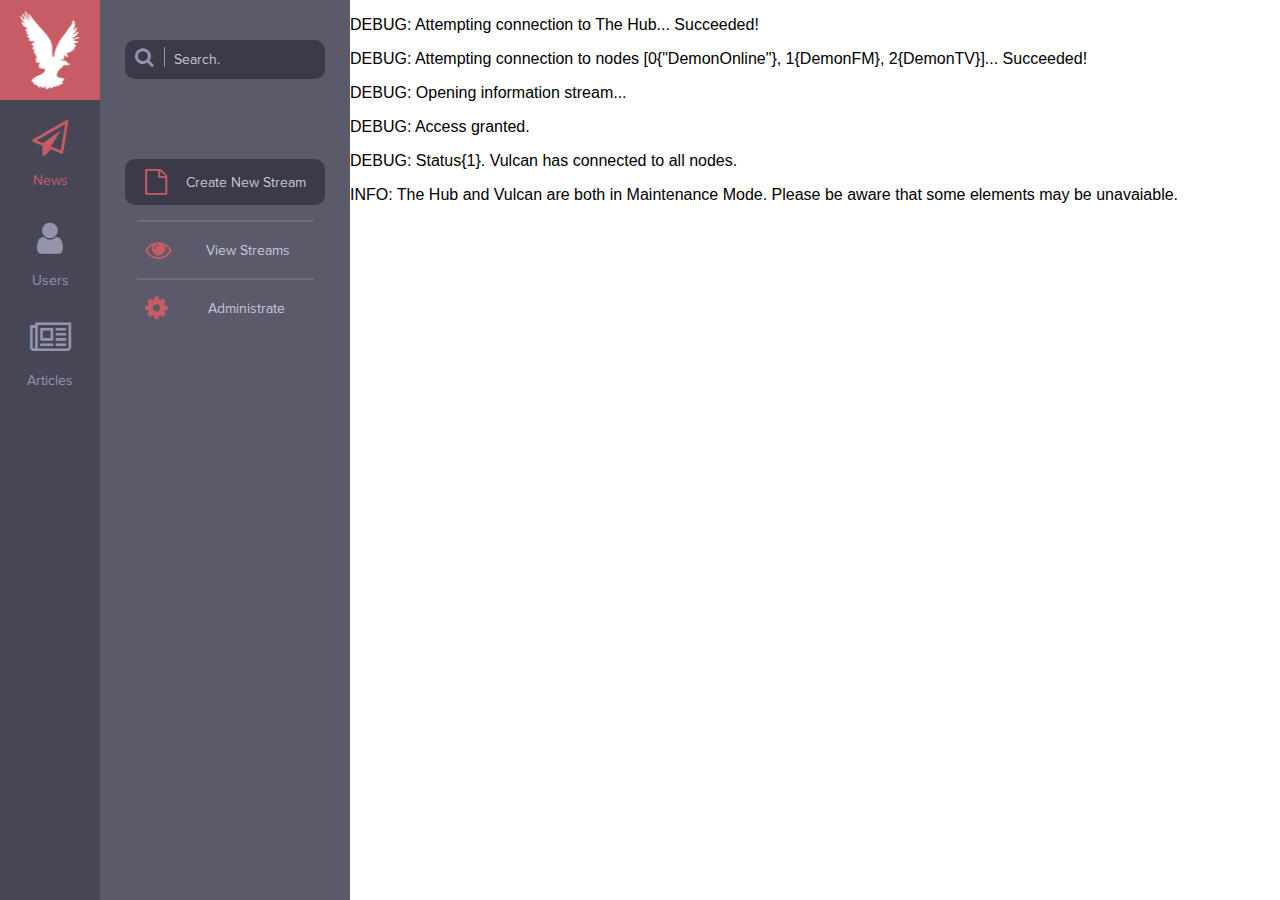
==== index.html @ 147d04ab "Initial Commit" ====
<!doctype html>
<html>
<head>
    
</head>
    <title>Vulcan Newscasting - Create New Stream</title>
    <link rel="stylesheet" href="https://maxcdn.bootstrapcdn.com/font-awesome/4.4.0/css/font-awesome.min.css">
    <link rel="stylesheet" type="text/css" href="css/import.css" />
<body>
    <div class="primary-nav">
        <div class="primary-nav-container">
            <div class="primary-block"><img src="/images/eagle.png" /></div>
            <div class="standard-block active">
                <i class="fa fa-paper-plane-o"></i>
                <a href="#">News</a>
            </div>
            <div class="standard-block">
                <i class="fa fa-user"></i>
                <a href="#">Users</a>
            </div>
            <div class="standard-block">
                <i class="fa fa-newspaper-o"></i>
                <a href="#">Articles</a>
            </div>
        </div>
    </div>
    <div class="secondary-nav">
        <div class="search">
            <i class="fa fa-search"></i>
            <input type="text" name="search" value="Search."/>
        </div>
        <div class="secondary-block active first clearfix">
            <i class="fa fa-file-o"></i>
            <a href="/">Create New Stream</a>
        </div>
        <hr></hr>
        <div class="secondary-block clearfix">
            <i class="fa fa-eye"></i>
            <a href="/view/">View Streams</a>
        </div>
        <hr></hr>
        <div class="secondary-block clearfix">
            <i class="fa fa-cog"></i>
            <a href="/admin/">Administrate</a>
        </div>
    </div>
    <div class="horizontal-nav">
        <p>DEBUG: Attempting connection to The Hub... Succeeded!</p>
        <p>DEBUG: Attempting connection to nodes [0{"DemonOnline"}, 1{DemonFM}, 2{DemonTV}]... Succeeded!</p>
        <p>DEBUG: Opening information stream...</p>
        <p>DEBUG: Access granted.</p>
        <p>DEBUG: Status{1}. Vulcan has connected to all nodes. </p>
        <p>INFO: The Hub and Vulcan are both in Maintenance Mode. Please be aware that some elements may be unavaiable.</p>
    </div>
</body>
</html>
---- css/import.css ----
/*! normalize.css v3.0.2 | MIT License | git.io/normalize */
/**
 * 1. Set default font family to sans-serif.
 * 2. Prevent iOS text size adjust after orientation change, without disabling
 *    user zoom.
 */
html {
  font-family: sans-serif;
  /* 1 */
  -ms-text-size-adjust: 100%;
  /* 2 */
  -webkit-text-size-adjust: 100%;
  /* 2 */ }

/**
 * Remove default margin.
 */
body {
  margin: 0; }

/* HTML5 display definitions
   ========================================================================== */
/**
 * Correct `block` display not defined for any HTML5 element in IE 8/9.
 * Correct `block` display not defined for `details` or `summary` in IE 10/11
 * and Firefox.
 * Correct `block` display not defined for `main` in IE 11.
 */
article,
aside,
details,
figcaption,
figure,
footer,
header,
hgroup,
main,
menu,
nav,
section,
summary {
  display: block; }

/**
 * 1. Correct `inline-block` display not defined in IE 8/9.
 * 2. Normalize vertical alignment of `progress` in Chrome, Firefox, and Opera.
 */
audio,
canvas,
progress,
video {
  display: inline-block;
  /* 1 */
  vertical-align: baseline;
  /* 2 */ }

/**
 * Prevent modern browsers from displaying `audio` without controls.
 * Remove excess height in iOS 5 devices.
 */
audio:not([controls]) {
  display: none;
  height: 0; }

/**
 * Address `[hidden]` styling not present in IE 8/9/10.
 * Hide the `template` element in IE 8/9/11, Safari, and Firefox < 22.
 */
[hidden],
template {
  display: none; }

/* Links
   ========================================================================== */
/**
 * Remove the gray background color from active links in IE 10.
 */
a {
  background-color: transparent; }

/**
 * Improve readability when focused and also mouse hovered in all browsers.
 */
a:active,
a:hover {
  outline: 0; }

/* Text-level semantics
   ========================================================================== */
/**
 * Address styling not present in IE 8/9/10/11, Safari, and Chrome.
 */
abbr[title] {
  border-bottom: 1px dotted; }

/**
 * Address style set to `bolder` in Firefox 4+, Safari, and Chrome.
 */
b,
strong {
  font-weight: bold; }

/**
 * Address styling not present in Safari and Chrome.
 */
dfn {
  font-style: italic; }

/**
 * Address variable `h1` font-size and margin within `section` and `article`
 * contexts in Firefox 4+, Safari, and Chrome.
 */
h1 {
  font-size: 2em;
  margin: 0.67em 0; }

/**
 * Address styling not present in IE 8/9.
 */
mark {
  background: #ff0;
  color: #000; }

/**
 * Address inconsistent and variable font size in all browsers.
 */
small {
  font-size: 80%; }

/**
 * Prevent `sub` and `sup` affecting `line-height` in all browsers.
 */
sub,
sup {
  font-size: 75%;
  line-height: 0;
  position: relative;
  vertical-align: baseline; }

sup {
  top: -0.5em; }

sub {
  bottom: -0.25em; }

/* Embedded content
   ========================================================================== */
/**
 * Remove border when inside `a` element in IE 8/9/10.
 */
img {
  border: 0; }

/**
 * Correct overflow not hidden in IE 9/10/11.
 */
svg:not(:root) {
  overflow: hidden; }

/* Grouping content
   ========================================================================== */
/**
 * Address margin not present in IE 8/9 and Safari.
 */
figure {
  margin: 1em 40px; }

/**
 * Address differences between Firefox and other browsers.
 */
hr {
  -moz-box-sizing: content-box;
  box-sizing: content-box;
  height: 0; }

/**
 * Contain overflow in all browsers.
 */
pre {
  overflow: auto; }

/**
 * Address odd `em`-unit font size rendering in all browsers.
 */
code,
kbd,
pre,
samp {
  font-family: monospace, monospace;
  font-size: 1em; }

/* Forms
   ========================================================================== */
/**
 * Known limitation: by default, Chrome and Safari on OS X allow very limited
 * styling of `select`, unless a `border` property is set.
 */
/**
 * 1. Correct color not being inherited.
 *    Known issue: affects color of disabled elements.
 * 2. Correct font properties not being inherited.
 * 3. Address margins set differently in Firefox 4+, Safari, and Chrome.
 */
button,
input,
optgroup,
select,
textarea {
  color: inherit;
  /* 1 */
  font: inherit;
  /* 2 */
  margin: 0;
  /* 3 */ }

/**
 * Address `overflow` set to `hidden` in IE 8/9/10/11.
 */
button {
  overflow: visible; }

/**
 * Address inconsistent `text-transform` inheritance for `button` and `select`.
 * All other form control elements do not inherit `text-transform` values.
 * Correct `button` style inheritance in Firefox, IE 8/9/10/11, and Opera.
 * Correct `select` style inheritance in Firefox.
 */
button,
select {
  text-transform: none; }

/**
 * 1. Avoid the WebKit bug in Android 4.0.* where (2) destroys native `audio`
 *    and `video` controls.
 * 2. Correct inability to style clickable `input` types in iOS.
 * 3. Improve usability and consistency of cursor style between image-type
 *    `input` and others.
 */
button,
html input[type="button"],
input[type="reset"],
input[type="submit"] {
  -webkit-appearance: button;
  /* 2 */
  cursor: pointer;
  /* 3 */ }

/**
 * Re-set default cursor for disabled elements.
 */
button[disabled],
html input[disabled] {
  cursor: default; }

/**
 * Remove inner padding and border in Firefox 4+.
 */
button::-moz-focus-inner,
input::-moz-focus-inner {
  border: 0;
  padding: 0; }

/**
 * Address Firefox 4+ setting `line-height` on `input` using `!important` in
 * the UA stylesheet.
 */
input {
  line-height: normal; }

/**
 * It's recommended that you don't attempt to style these elements.
 * Firefox's implementation doesn't respect box-sizing, padding, or width.
 *
 * 1. Address box sizing set to `content-box` in IE 8/9/10.
 * 2. Remove excess padding in IE 8/9/10.
 */
input[type="checkbox"],
input[type="radio"] {
  box-sizing: border-box;
  /* 1 */
  padding: 0;
  /* 2 */ }

/**
 * Fix the cursor style for Chrome's increment/decrement buttons. For certain
 * `font-size` values of the `input`, it causes the cursor style of the
 * decrement button to change from `default` to `text`.
 */
input[type="number"]::-webkit-inner-spin-button,
input[type="number"]::-webkit-outer-spin-button {
  height: auto; }

/**
 * 1. Address `appearance` set to `searchfield` in Safari and Chrome.
 * 2. Address `box-sizing` set to `border-box` in Safari and Chrome
 *    (include `-moz` to future-proof).
 */
input[type="search"] {
  -webkit-appearance: textfield;
  /* 1 */
  -moz-box-sizing: content-box;
  -webkit-box-sizing: content-box;
  /* 2 */
  box-sizing: content-box; }

/**
 * Remove inner padding and search cancel button in Safari and Chrome on OS X.
 * Safari (but not Chrome) clips the cancel button when the search input has
 * padding (and `textfield` appearance).
 */
input[type="search"]::-webkit-search-cancel-button,
input[type="search"]::-webkit-search-decoration {
  -webkit-appearance: none; }

/**
 * Define consistent border, margin, and padding.
 */
fieldset {
  border: 1px solid #c0c0c0;
  margin: 0 2px;
  padding: 0.35em 0.625em 0.75em; }

/**
 * 1. Correct `color` not being inherited in IE 8/9/10/11.
 * 2. Remove padding so people aren't caught out if they zero out fieldsets.
 */
legend {
  border: 0;
  /* 1 */
  padding: 0;
  /* 2 */ }

/**
 * Remove default vertical scrollbar in IE 8/9/10/11.
 */
textarea {
  overflow: auto; }

/**
 * Don't inherit the `font-weight` (applied by a rule above).
 * NOTE: the default cannot safely be changed in Chrome and Safari on OS X.
 */
optgroup {
  font-weight: bold; }

/* Tables
   ========================================================================== */
/**
 * Remove most spacing between table cells.
 */
table {
  border-collapse: collapse;
  border-spacing: 0; }

td,
th {
  padding: 0; }

@font-face {
  font-family: ProximaBold;
  src: url("../fonts/proxima_b.otf"); }
@font-face {
  font-family: ProximaReg;
  src: url("../fonts/proxima_r.otf"); }
.clearfix:after {
  content: "";
  display: table;
  clear: both; }

.primary-nav {
  top: 0;
  left: 0;
  height: 100%;
  width: 100px;
  position: fixed;
  background-color: #474656; }
  .primary-nav .primary-block {
    width: 100px;
    height: 100px;
    background-color: #C75C64;
    position: relative; }
    .primary-nav .primary-block img {
      top: 50%;
      left: 50%;
      transform: translate(-50%, -50%);
      position: relative; }
  .primary-nav .standard-block {
    width: 100px;
    height: 100px;
    text-align: center; }
    .primary-nav .standard-block i {
      padding-top: 20px;
      padding-bottom: 15px;
      font-size: 36px;
      display: block;
      color: #9494AA;
      transition: color ease .5s; }
    .primary-nav .standard-block a {
      text-decoration: none;
      font-size: 14px;
      font-family: "ProximaReg", sans-serif;
      color: #9494AA;
      transition: color ease .5s; }
    .primary-nav .standard-block:hover {
      cursor: pointer; }
      .primary-nav .standard-block:hover a {
        color: #C75C64; }
      .primary-nav .standard-block:hover i {
        color: #C75C64; }
  .primary-nav .active i {
    color: #C75C64; }
  .primary-nav .active a {
    color: #C75C64; }

.secondary-nav {
  top: 0;
  left: 0;
  height: 100%;
  width: 250px;
  position: fixed;
  background-color: #5A5A6B;
  margin-left: 100px; }
  .secondary-nav .search {
    margin-top: 40px;
    margin-left: 10%;
    width: 80%;
    background-color: #3A3A49;
    border-radius: 10px; }
    .secondary-nav .search i {
      padding-left: 10px;
      padding-right: 10px;
      display: inline-block;
      color: #9494AA;
      font-size: 20px;
      border-right: 1px solid #9494AA; }
    .secondary-nav .search input[type=text] {
      display: inline-block;
      width: 65%;
      border: none;
      background-color: transparent;
      padding-left: 5px;
      margin: 10px 0;
      color: #C6C6D8;
      font-family: "ProximaReg", sans-serif;
      font-size: 14px; }
  .secondary-nav .secondary-block {
    margin-top: 15px;
    margin-bottom: 15px;
    margin-left: 10%;
    width: 80%;
    text-align: center; }
    .secondary-nav .secondary-block i {
      color: #C75C64;
      font-size: 26px;
      float: left;
      padding-left: 20px; }
    .secondary-nav .secondary-block a {
      display: inline-block;
      text-decoration: none;
      color: #C6C6D8;
      font-family: "ProximaReg", sans-serif;
      font-size: 14px;
      padding-top: 5px; }
  .secondary-nav .first {
    margin-top: 80px; }
  .secondary-nav .active {
    background-color: #3A3A49;
    border-radius: 10px;
    padding-top: 10px;
    padding-bottom: 10px; }
  .secondary-nav hr {
    width: 70%;
    border-style: solid;
    border-color: #6E6C79;
    border-width: 1px; }

.horizontal-nav {
  margin-left: 350px; }
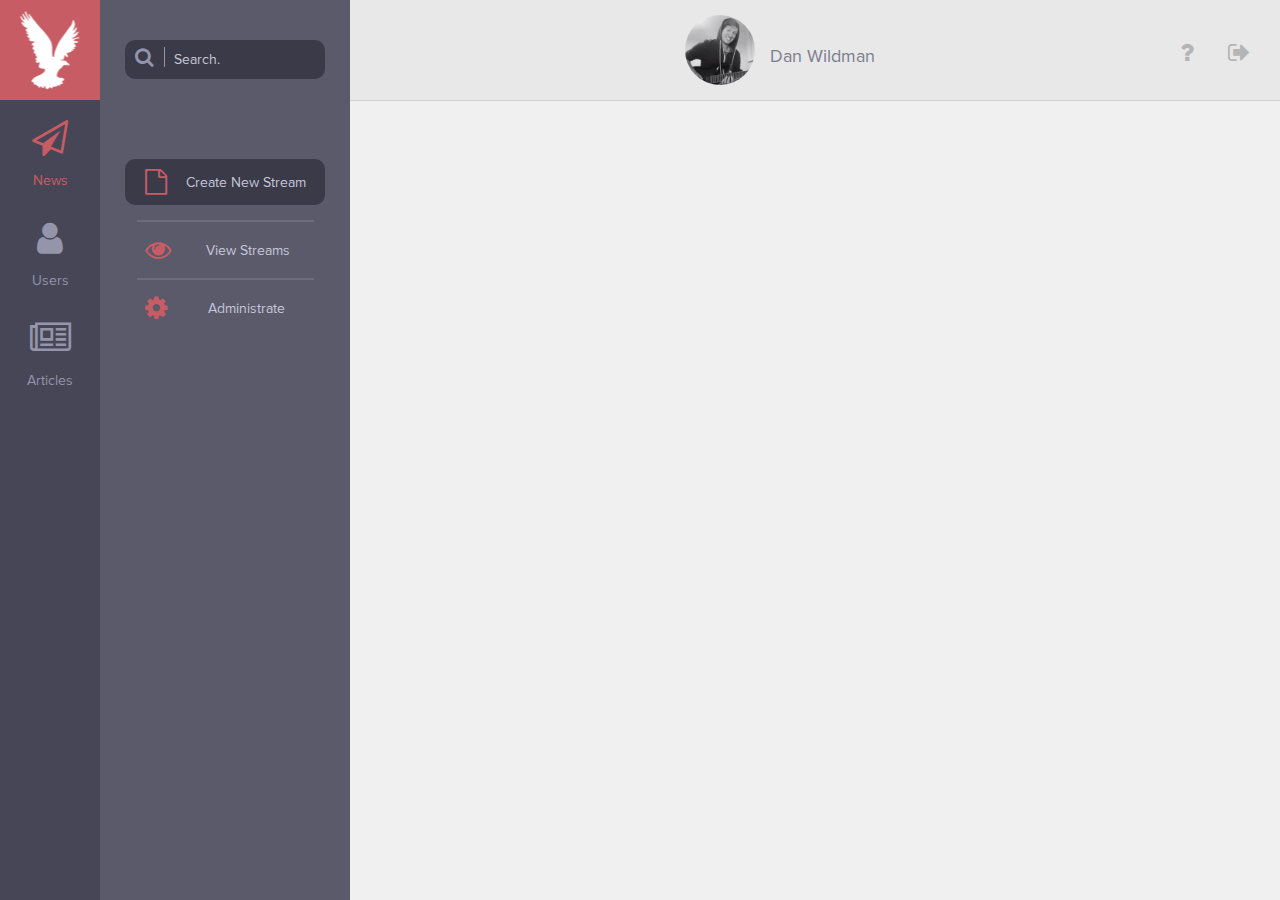
==== commit 6f0af069: "Horizontal navigation implemented" ====
--- a/index.html
+++ b/index.html
@@ -9,7 +9,7 @@
 <body>
     <div class="primary-nav">
         <div class="primary-nav-container">
-            <div class="primary-block"><img src="/images/eagle.png" /></div>
+            <div class="primary-block"><img src="images/eagle.png" /></div>
             <div class="standard-block active">
                 <i class="fa fa-paper-plane-o"></i>
                 <a href="#">News</a>
@@ -31,26 +31,28 @@
         </div>
         <div class="secondary-block active first clearfix">
             <i class="fa fa-file-o"></i>
-            <a href="/">Create New Stream</a>
+            <a href="#">Create New Stream</a>
         </div>
         <hr></hr>
         <div class="secondary-block clearfix">
             <i class="fa fa-eye"></i>
-            <a href="/view/">View Streams</a>
+            <a href="view/">View Streams</a>
         </div>
         <hr></hr>
         <div class="secondary-block clearfix">
             <i class="fa fa-cog"></i>
-            <a href="/admin/">Administrate</a>
+            <a href="admin/">Administrate</a>
         </div>
     </div>
     <div class="horizontal-nav">
-        <p>DEBUG: Attempting connection to The Hub... Succeeded!</p>
-        <p>DEBUG: Attempting connection to nodes [0{"DemonOnline"}, 1{DemonFM}, 2{DemonTV}]... Succeeded!</p>
-        <p>DEBUG: Opening information stream...</p>
-        <p>DEBUG: Access granted.</p>
-        <p>DEBUG: Status{1}. Vulcan has connected to all nodes. </p>
-        <p>INFO: The Hub and Vulcan are both in Maintenance Mode. Please be aware that some elements may be unavaiable.</p>
+        <div class="hnav-info">
+            <img src="images/face_icon.jpg">
+            <p>Dan Wildman</p>
+            <div class="hnav-icons">
+                <i class="fa fa-question"></i>
+                <i class="fa fa-sign-out"></i>
+            </div>
+        </div>
     </div>
 </body>
 </html>
--- a/css/import.css
+++ b/css/import.css
@@ -366,6 +366,9 @@
   content: "";
   display: table;
   clear: both; }
+
+body {
+  background-color: #F0F0F0; }
 
 .primary-nav {
   top: 0;
@@ -475,4 +478,34 @@
     border-width: 1px; }
 
 .horizontal-nav {
-  margin-left: 350px; }
+  width: auto;
+  height: 100px;
+  margin-left: 350px;
+  background-color: #E8E8E8;
+  border-bottom: 1px solid #D0D0D0; }
+  .horizontal-nav .hnav-info {
+    text-align: center; }
+    .horizontal-nav .hnav-info img {
+      width: 70px;
+      height: 70px;
+      border-radius: 45px;
+      margin-top: 15px;
+      margin-left: 60px;
+      vertical-align: top; }
+    .horizontal-nav .hnav-info p {
+      margin-top: 45px;
+      margin-left: 10px;
+      display: inline-block;
+      color: #7D7D8F;
+      font-family: "ProximaReg", sans-serif;
+      font-size: 18px; }
+    .horizontal-nav .hnav-info .hnav-icons {
+      display: inline;
+      float: right; }
+      .horizontal-nav .hnav-info .hnav-icons i {
+        color: #B5B5B5;
+        padding-left: 30px;
+        font-size: 24px; }
+        .horizontal-nav .hnav-info .hnav-icons i:last-child {
+          margin-top: 40px;
+          padding-right: 30px; }
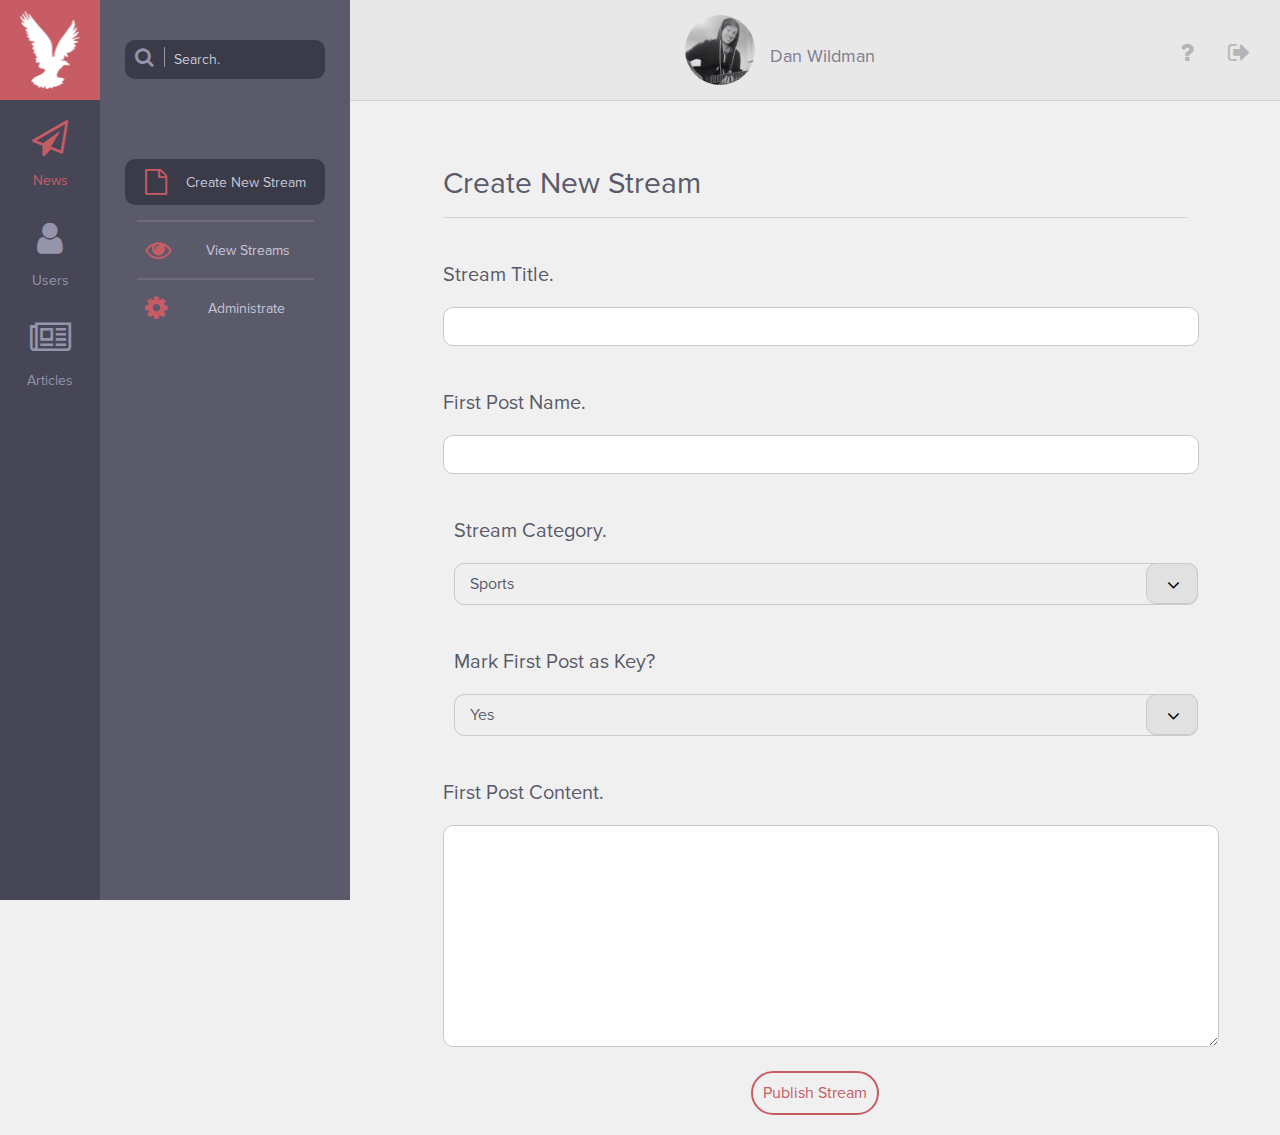
==== commit 5eaa21b6: "New Stream page built, now responsive" ====
--- a/index.html
+++ b/index.html
@@ -54,5 +54,47 @@
             </div>
         </div>
     </div>
+    <div class="main-body">
+        <div class="body-container">
+            <h1>Create New Stream</h1>
+            <form class="form-container">
+                <div class="fullwidth-container">
+                    <p>Stream Title.</p>
+                    <input type="text" />
+                </div>
+                <div class="midwidth-container">
+                    <p>First Post Name.</p>
+                    <input type="text" />
+                </div>
+                <div class="quarterwidth-container">
+                    <p>Stream Category.</p>
+                    <label>
+                        <select>
+                            <option value="sports" selected>Sports</option>
+                            <option value="news">News</option>
+                            <option value="varsity">Varsity</option>
+                            <option value="special">Special</option>
+                        </select>
+                    </label>
+                </div>
+                <div class="quarterwidth-container">
+                    <p>Mark First Post as Key?</p>
+                    <label>
+                        <select>
+                            <option value="yes" selected>Yes</option>
+                            <option value="no">No</option>
+                        </select>
+                    </label>
+                </div>
+                <div class="fullwidth-container">
+                    <p>First Post Content.</p>
+                    <textarea rows="10"></textarea>
+                </div>
+                <div class="button-container">
+                    <input type="submit" value="Publish Stream">
+                </div>
+            </form>
+        </div>
+    </div>
 </body>
 </html>
--- a/css/import.css
+++ b/css/import.css
@@ -482,7 +482,8 @@
   height: 100px;
   margin-left: 350px;
   background-color: #E8E8E8;
-  border-bottom: 1px solid #D0D0D0; }
+  border-bottom: 1px solid #D0D0D0;
+  position: fixed-top; }
   .horizontal-nav .hnav-info {
     text-align: center; }
     .horizontal-nav .hnav-info img {
@@ -509,3 +510,117 @@
         .horizontal-nav .hnav-info .hnav-icons i:last-child {
           margin-top: 40px;
           padding-right: 30px; }
+
+.main-body {
+  margin-top: 4em;
+  margin-left: 350px; }
+  .main-body .body-container {
+    width: 1300px;
+    margin: 0 auto; }
+    .main-body .body-container h1 {
+      font-family: "ProximaReg", sans-serif;
+      font-size: 30px;
+      color: #595969;
+      margin-bottom: 0px;
+      padding-bottom: 15px;
+      border-bottom: 1px solid #D3D3DC;
+      font-weight: 400; }
+    .main-body .body-container .form-container .fullwidth-container {
+      margin-top: 25px;
+      width: 100%;
+      display: inline-block; }
+    .main-body .body-container .form-container .midwidth-container {
+      margin-top: 25px;
+      width: 48%;
+      display: inline-block; }
+      .main-body .body-container .form-container .midwidth-container:first-child {
+        margin-right: 2%;
+        margin-left: 0px; }
+      .main-body .body-container .form-container .midwidth-container:last-child {
+        margin-right: 0px;
+        margin-left: 2%; }
+    .main-body .body-container .form-container .quarterwidth-container {
+      margin-top: 25px;
+      width: 24%;
+      display: inline-block;
+      margin-left: 1.5%; }
+    .main-body .body-container .form-container p {
+      font-family: "ProximaReg", sans-serif;
+      font-size: 20px;
+      font-weight: 400;
+      color: #595969; }
+    .main-body .body-container .form-container input[type=text] {
+      width: 100%;
+      padding: 10px 5px;
+      margin: 0px 0;
+      color: #595969;
+      font-family: "ProximaReg", sans-serif;
+      font-size: 14px;
+      border-radius: 10px;
+      border: 1px solid #C9C9C9; }
+    .main-body .body-container .form-container label {
+      position: relative; }
+    .main-body .body-container .form-container label:after {
+      font-family: "FontAwesome";
+      font-size: 20px;
+      content: '\F107';
+      position: absolute;
+      right: 18px;
+      top: 0px;
+      pointer-events: none; }
+    .main-body .body-container .form-container label:before {
+      content: '';
+      right: 0px;
+      width: 50px;
+      height: 100%;
+      padding-bottom: 22px;
+      position: absolute;
+      pointer-events: none;
+      background-color: #E2E1E1;
+      border: 1px solid #C9C9C9;
+      border-radius: 10px; }
+    .main-body .body-container .form-container select {
+      -webkit-appearance: none;
+      -moz-appearance: none;
+      appearance: none;
+      padding: 10px 15px;
+      width: 100%;
+      border: 1px solid #C9C9C9;
+      border-radius: 10px;
+      font-size: 16px;
+      color: #595969;
+      font-family: "ProximaReg", sans-serif; }
+    .main-body .body-container .form-container textarea {
+      width: 100%;
+      padding: 10px 15px;
+      border: 1px solid #C9C9C9;
+      border-radius: 10px;
+      font-family: "ProximaReg", sans-serif;
+      font-size: 16px;
+      color: #595969; }
+    .main-body .body-container .form-container .button-container {
+      text-align: center; }
+    .main-body .body-container .form-container input[type=submit] {
+      border-radius: 45px;
+      border: 2px solid #C75C64;
+      background-color: transparent;
+      font-family: "ProximaReg", sans-serif;
+      color: #C75C64;
+      font-size: 16px;
+      padding: 10px 10px;
+      margin: 20px 0; }
+  @media screen and (max-width: 1700px) {
+    .main-body .body-container {
+      width: 1100px; } }
+  @media screen and (max-width: 1500px) {
+    .main-body .body-container {
+      width: 900px; } }
+  @media screen and (max-width: 1280px) {
+    .main-body .body-container {
+      width: 80%; }
+      .main-body .body-container .form-container .fullwidth-container {
+        width: 100%; }
+      .main-body .body-container .form-container .midwidth-container {
+        width: 100%; }
+      .main-body .body-container .form-container .quarterwidth-container {
+        width: 100%; } }
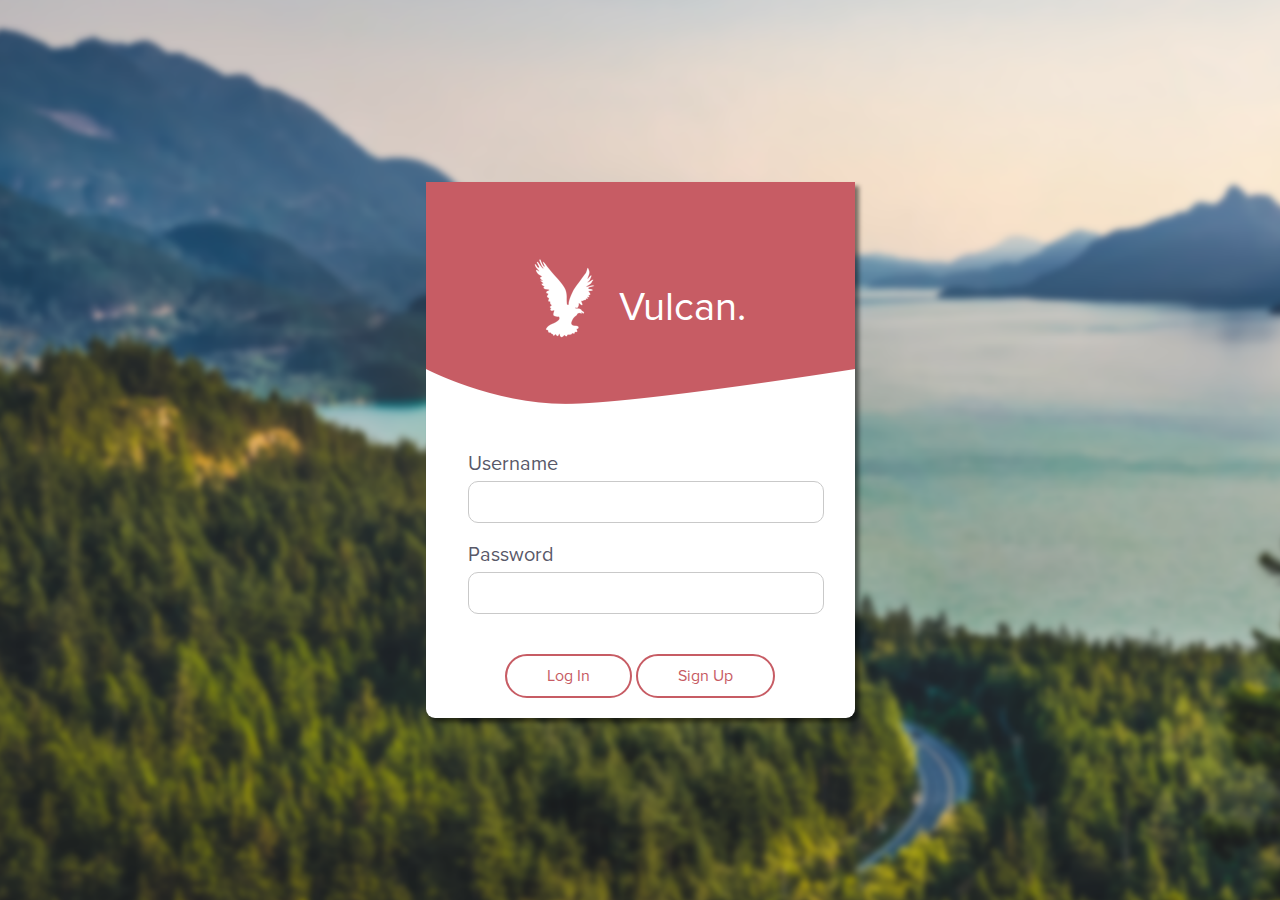
==== commit 1f72dd73: "Hierarchy upgraded" ====
--- a/index.html
+++ b/index.html
@@ -1,100 +1,31 @@
 <!doctype html>
 <html>
 <head>
-    
+    <title>Vulcan Newscasting - Log In</title>
+    <link rel="stylesheet" href="https://maxcdn.bootstrapcdn.com/font-awesome/4.4.0/css/font-awesome.min.css">
+    <link rel="stylesheet" type="text/css" href="activeSession/css/import.css" />
 </head>
-    <title>Vulcan Newscasting - Create New Stream</title>
-    <link rel="stylesheet" href="https://maxcdn.bootstrapcdn.com/font-awesome/4.4.0/css/font-awesome.min.css">
-    <link rel="stylesheet" type="text/css" href="css/import.css" />
-<body>
-    <div class="primary-nav">
-        <div class="primary-nav-container">
-            <div class="primary-block"><img src="images/eagle.png" /></div>
-            <div class="standard-block active">
-                <i class="fa fa-paper-plane-o"></i>
-                <a href="#">News</a>
+<body class="login-body">
+    <div class="login-container">
+        <img class="login-panel-header" src="activeSession/images/login_header.png" />
+        <div class="panel-headings">
+            <img src="activeSession/images/eagle.png">
+            <p>Vulcan.</p>
+        </div>
+        <form>
+            <div class="form-elements-container">
+                <p>Username</p>
+                <input type="text" />
             </div>
-            <div class="standard-block">
-                <i class="fa fa-user"></i>
-                <a href="#">Users</a>
+            <div class="form-elements-container">
+                <p>Password</p>
+                <input type="password" />
             </div>
-            <div class="standard-block">
-                <i class="fa fa-newspaper-o"></i>
-                <a href="#">Articles</a>
+            <div class="button-container">
+                <input type="submit" value="Log In" />
+                <input type="submit" value="Sign Up" />
             </div>
-        </div>
-    </div>
-    <div class="secondary-nav">
-        <div class="search">
-            <i class="fa fa-search"></i>
-            <input type="text" name="search" value="Search."/>
-        </div>
-        <div class="secondary-block active first clearfix">
-            <i class="fa fa-file-o"></i>
-            <a href="#">Create New Stream</a>
-        </div>
-        <hr></hr>
-        <div class="secondary-block clearfix">
-            <i class="fa fa-eye"></i>
-            <a href="view/">View Streams</a>
-        </div>
-        <hr></hr>
-        <div class="secondary-block clearfix">
-            <i class="fa fa-cog"></i>
-            <a href="admin/">Administrate</a>
-        </div>
-    </div>
-    <div class="horizontal-nav">
-        <div class="hnav-info">
-            <img src="images/face_icon.jpg">
-            <p>Dan Wildman</p>
-            <div class="hnav-icons">
-                <i class="fa fa-question"></i>
-                <i class="fa fa-sign-out"></i>
-            </div>
-        </div>
-    </div>
-    <div class="main-body">
-        <div class="body-container">
-            <h1>Create New Stream</h1>
-            <form class="form-container">
-                <div class="fullwidth-container">
-                    <p>Stream Title.</p>
-                    <input type="text" />
-                </div>
-                <div class="midwidth-container">
-                    <p>First Post Name.</p>
-                    <input type="text" />
-                </div>
-                <div class="quarterwidth-container">
-                    <p>Stream Category.</p>
-                    <label>
-                        <select>
-                            <option value="sports" selected>Sports</option>
-                            <option value="news">News</option>
-                            <option value="varsity">Varsity</option>
-                            <option value="special">Special</option>
-                        </select>
-                    </label>
-                </div>
-                <div class="quarterwidth-container">
-                    <p>Mark First Post as Key?</p>
-                    <label>
-                        <select>
-                            <option value="yes" selected>Yes</option>
-                            <option value="no">No</option>
-                        </select>
-                    </label>
-                </div>
-                <div class="fullwidth-container">
-                    <p>First Post Content.</p>
-                    <textarea rows="10"></textarea>
-                </div>
-                <div class="button-container">
-                    <input type="submit" value="Publish Stream">
-                </div>
-            </form>
-        </div>
+        </form>
     </div>
 </body>
-</html>
+</html>--- a/activeSession/css/import.css
+++ b/activeSession/css/import.css
@@ -0,0 +1,789 @@
+/*! normalize.css v3.0.2 | MIT License | git.io/normalize */
+/**
+ * 1. Set default font family to sans-serif.
+ * 2. Prevent iOS text size adjust after orientation change, without disabling
+ *    user zoom.
+ */
+html {
+  font-family: sans-serif;
+  /* 1 */
+  -ms-text-size-adjust: 100%;
+  /* 2 */
+  -webkit-text-size-adjust: 100%;
+  /* 2 */ }
+
+/**
+ * Remove default margin.
+ */
+body {
+  margin: 0; }
+
+/* HTML5 display definitions
+   ========================================================================== */
+/**
+ * Correct `block` display not defined for any HTML5 element in IE 8/9.
+ * Correct `block` display not defined for `details` or `summary` in IE 10/11
+ * and Firefox.
+ * Correct `block` display not defined for `main` in IE 11.
+ */
+article,
+aside,
+details,
+figcaption,
+figure,
+footer,
+header,
+hgroup,
+main,
+menu,
+nav,
+section,
+summary {
+  display: block; }
+
+/**
+ * 1. Correct `inline-block` display not defined in IE 8/9.
+ * 2. Normalize vertical alignment of `progress` in Chrome, Firefox, and Opera.
+ */
+audio,
+canvas,
+progress,
+video {
+  display: inline-block;
+  /* 1 */
+  vertical-align: baseline;
+  /* 2 */ }
+
+/**
+ * Prevent modern browsers from displaying `audio` without controls.
+ * Remove excess height in iOS 5 devices.
+ */
+audio:not([controls]) {
+  display: none;
+  height: 0; }
+
+/**
+ * Address `[hidden]` styling not present in IE 8/9/10.
+ * Hide the `template` element in IE 8/9/11, Safari, and Firefox < 22.
+ */
+[hidden],
+template {
+  display: none; }
+
+/* Links
+   ========================================================================== */
+/**
+ * Remove the gray background color from active links in IE 10.
+ */
+a {
+  background-color: transparent; }
+
+/**
+ * Improve readability when focused and also mouse hovered in all browsers.
+ */
+a:active,
+a:hover {
+  outline: 0; }
+
+/* Text-level semantics
+   ========================================================================== */
+/**
+ * Address styling not present in IE 8/9/10/11, Safari, and Chrome.
+ */
+abbr[title] {
+  border-bottom: 1px dotted; }
+
+/**
+ * Address style set to `bolder` in Firefox 4+, Safari, and Chrome.
+ */
+b,
+strong {
+  font-weight: bold; }
+
+/**
+ * Address styling not present in Safari and Chrome.
+ */
+dfn {
+  font-style: italic; }
+
+/**
+ * Address variable `h1` font-size and margin within `section` and `article`
+ * contexts in Firefox 4+, Safari, and Chrome.
+ */
+h1 {
+  font-size: 2em;
+  margin: 0.67em 0; }
+
+/**
+ * Address styling not present in IE 8/9.
+ */
+mark {
+  background: #ff0;
+  color: #000; }
+
+/**
+ * Address inconsistent and variable font size in all browsers.
+ */
+small {
+  font-size: 80%; }
+
+/**
+ * Prevent `sub` and `sup` affecting `line-height` in all browsers.
+ */
+sub,
+sup {
+  font-size: 75%;
+  line-height: 0;
+  position: relative;
+  vertical-align: baseline; }
+
+sup {
+  top: -0.5em; }
+
+sub {
+  bottom: -0.25em; }
+
+/* Embedded content
+   ========================================================================== */
+/**
+ * Remove border when inside `a` element in IE 8/9/10.
+ */
+img {
+  border: 0; }
+
+/**
+ * Correct overflow not hidden in IE 9/10/11.
+ */
+svg:not(:root) {
+  overflow: hidden; }
+
+/* Grouping content
+   ========================================================================== */
+/**
+ * Address margin not present in IE 8/9 and Safari.
+ */
+figure {
+  margin: 1em 40px; }
+
+/**
+ * Address differences between Firefox and other browsers.
+ */
+hr {
+  -moz-box-sizing: content-box;
+  box-sizing: content-box;
+  height: 0; }
+
+/**
+ * Contain overflow in all browsers.
+ */
+pre {
+  overflow: auto; }
+
+/**
+ * Address odd `em`-unit font size rendering in all browsers.
+ */
+code,
+kbd,
+pre,
+samp {
+  font-family: monospace, monospace;
+  font-size: 1em; }
+
+/* Forms
+   ========================================================================== */
+/**
+ * Known limitation: by default, Chrome and Safari on OS X allow very limited
+ * styling of `select`, unless a `border` property is set.
+ */
+/**
+ * 1. Correct color not being inherited.
+ *    Known issue: affects color of disabled elements.
+ * 2. Correct font properties not being inherited.
+ * 3. Address margins set differently in Firefox 4+, Safari, and Chrome.
+ */
+button,
+input,
+optgroup,
+select,
+textarea {
+  color: inherit;
+  /* 1 */
+  font: inherit;
+  /* 2 */
+  margin: 0;
+  /* 3 */ }
+
+/**
+ * Address `overflow` set to `hidden` in IE 8/9/10/11.
+ */
+button {
+  overflow: visible; }
+
+/**
+ * Address inconsistent `text-transform` inheritance for `button` and `select`.
+ * All other form control elements do not inherit `text-transform` values.
+ * Correct `button` style inheritance in Firefox, IE 8/9/10/11, and Opera.
+ * Correct `select` style inheritance in Firefox.
+ */
+button,
+select {
+  text-transform: none; }
+
+/**
+ * 1. Avoid the WebKit bug in Android 4.0.* where (2) destroys native `audio`
+ *    and `video` controls.
+ * 2. Correct inability to style clickable `input` types in iOS.
+ * 3. Improve usability and consistency of cursor style between image-type
+ *    `input` and others.
+ */
+button,
+html input[type="button"],
+input[type="reset"],
+input[type="submit"] {
+  -webkit-appearance: button;
+  /* 2 */
+  cursor: pointer;
+  /* 3 */ }
+
+/**
+ * Re-set default cursor for disabled elements.
+ */
+button[disabled],
+html input[disabled] {
+  cursor: default; }
+
+/**
+ * Remove inner padding and border in Firefox 4+.
+ */
+button::-moz-focus-inner,
+input::-moz-focus-inner {
+  border: 0;
+  padding: 0; }
+
+/**
+ * Address Firefox 4+ setting `line-height` on `input` using `!important` in
+ * the UA stylesheet.
+ */
+input {
+  line-height: normal; }
+
+/**
+ * It's recommended that you don't attempt to style these elements.
+ * Firefox's implementation doesn't respect box-sizing, padding, or width.
+ *
+ * 1. Address box sizing set to `content-box` in IE 8/9/10.
+ * 2. Remove excess padding in IE 8/9/10.
+ */
+input[type="checkbox"],
+input[type="radio"] {
+  box-sizing: border-box;
+  /* 1 */
+  padding: 0;
+  /* 2 */ }
+
+/**
+ * Fix the cursor style for Chrome's increment/decrement buttons. For certain
+ * `font-size` values of the `input`, it causes the cursor style of the
+ * decrement button to change from `default` to `text`.
+ */
+input[type="number"]::-webkit-inner-spin-button,
+input[type="number"]::-webkit-outer-spin-button {
+  height: auto; }
+
+/**
+ * 1. Address `appearance` set to `searchfield` in Safari and Chrome.
+ * 2. Address `box-sizing` set to `border-box` in Safari and Chrome
+ *    (include `-moz` to future-proof).
+ */
+input[type="search"] {
+  -webkit-appearance: textfield;
+  /* 1 */
+  -moz-box-sizing: content-box;
+  -webkit-box-sizing: content-box;
+  /* 2 */
+  box-sizing: content-box; }
+
+/**
+ * Remove inner padding and search cancel button in Safari and Chrome on OS X.
+ * Safari (but not Chrome) clips the cancel button when the search input has
+ * padding (and `textfield` appearance).
+ */
+input[type="search"]::-webkit-search-cancel-button,
+input[type="search"]::-webkit-search-decoration {
+  -webkit-appearance: none; }
+
+/**
+ * Define consistent border, margin, and padding.
+ */
+fieldset {
+  border: 1px solid #c0c0c0;
+  margin: 0 2px;
+  padding: 0.35em 0.625em 0.75em; }
+
+/**
+ * 1. Correct `color` not being inherited in IE 8/9/10/11.
+ * 2. Remove padding so people aren't caught out if they zero out fieldsets.
+ */
+legend {
+  border: 0;
+  /* 1 */
+  padding: 0;
+  /* 2 */ }
+
+/**
+ * Remove default vertical scrollbar in IE 8/9/10/11.
+ */
+textarea {
+  overflow: auto; }
+
+/**
+ * Don't inherit the `font-weight` (applied by a rule above).
+ * NOTE: the default cannot safely be changed in Chrome and Safari on OS X.
+ */
+optgroup {
+  font-weight: bold; }
+
+/* Tables
+   ========================================================================== */
+/**
+ * Remove most spacing between table cells.
+ */
+table {
+  border-collapse: collapse;
+  border-spacing: 0; }
+
+td,
+th {
+  padding: 0; }
+
+@font-face {
+  font-family: ProximaBold;
+  src: url("../fonts/proxima_b.otf"); }
+@font-face {
+  font-family: ProximaReg;
+  src: url("../fonts/proxima_r.otf"); }
+.clearfix:after {
+  content: "";
+  display: table;
+  clear: both; }
+
+body {
+  background-color: #F0F0F0; }
+
+.primary-nav {
+  top: 0;
+  left: 0;
+  height: 100%;
+  width: 100px;
+  position: fixed;
+  background-color: #474656; }
+  .primary-nav .primary-block {
+    width: 100px;
+    height: 100px;
+    background-color: #C75C64;
+    position: relative; }
+    .primary-nav .primary-block img {
+      top: 50%;
+      left: 50%;
+      transform: translate(-50%, -50%);
+      position: relative; }
+  .primary-nav .standard-block {
+    width: 100px;
+    height: 100px;
+    text-align: center; }
+    .primary-nav .standard-block i {
+      padding-top: 20px;
+      padding-bottom: 15px;
+      font-size: 36px;
+      display: block;
+      color: #9494AA;
+      transition: color ease .5s; }
+    .primary-nav .standard-block a {
+      text-decoration: none;
+      font-size: 14px;
+      font-family: "ProximaReg", sans-serif;
+      color: #9494AA;
+      transition: color ease .5s; }
+    .primary-nav .standard-block:hover {
+      cursor: pointer; }
+      .primary-nav .standard-block:hover a {
+        color: #C75C64; }
+      .primary-nav .standard-block:hover i {
+        color: #C75C64; }
+  .primary-nav .active i {
+    color: #C75C64; }
+  .primary-nav .active a {
+    color: #C75C64; }
+
+.secondary-nav {
+  top: 0;
+  left: 0;
+  height: 100%;
+  width: 250px;
+  position: fixed;
+  background-color: #5A5A6B;
+  margin-left: 100px; }
+  .secondary-nav .search {
+    margin-top: 40px;
+    margin-left: 10%;
+    width: 80%;
+    background-color: #3A3A49;
+    border-radius: 10px; }
+    .secondary-nav .search i {
+      padding-left: 10px;
+      padding-right: 10px;
+      display: inline-block;
+      color: #9494AA;
+      font-size: 20px;
+      border-right: 1px solid #9494AA; }
+    .secondary-nav .search input[type=text] {
+      display: inline-block;
+      width: 65%;
+      border: none;
+      background-color: transparent;
+      padding-left: 5px;
+      margin: 10px 0;
+      color: #C6C6D8;
+      font-family: "ProximaReg", sans-serif;
+      font-size: 14px; }
+  .secondary-nav .secondary-block {
+    margin-top: 15px;
+    margin-bottom: 15px;
+    margin-left: 10%;
+    width: 80%;
+    text-align: center; }
+    .secondary-nav .secondary-block i {
+      color: #C75C64;
+      font-size: 26px;
+      float: left;
+      padding-left: 20px; }
+    .secondary-nav .secondary-block a {
+      display: inline-block;
+      text-decoration: none;
+      color: #C6C6D8;
+      font-family: "ProximaReg", sans-serif;
+      font-size: 14px;
+      padding-top: 5px; }
+  .secondary-nav .first {
+    margin-top: 80px; }
+  .secondary-nav .active {
+    background-color: #3A3A49;
+    border-radius: 10px;
+    padding-top: 10px;
+    padding-bottom: 10px; }
+  .secondary-nav hr {
+    width: 70%;
+    border-style: solid;
+    border-color: #6E6C79;
+    border-width: 1px; }
+
+.horizontal-nav {
+  width: auto;
+  height: 100px;
+  margin-left: 350px;
+  background-color: #E8E8E8;
+  border-bottom: 1px solid #D0D0D0; }
+  .horizontal-nav .hnav-info {
+    text-align: center; }
+    .horizontal-nav .hnav-info img {
+      width: 70px;
+      height: 70px;
+      border-radius: 45px;
+      margin-top: 15px;
+      margin-left: 60px;
+      vertical-align: top; }
+    .horizontal-nav .hnav-info p {
+      margin-top: 45px;
+      margin-left: 10px;
+      display: inline-block;
+      color: #7D7D8F;
+      font-family: "ProximaReg", sans-serif;
+      font-size: 18px; }
+    .horizontal-nav .hnav-info .hnav-icons {
+      display: inline;
+      float: right; }
+      .horizontal-nav .hnav-info .hnav-icons i {
+        color: #B5B5B5;
+        padding-left: 30px;
+        font-size: 24px; }
+        .horizontal-nav .hnav-info .hnav-icons i:last-child {
+          margin-top: 40px;
+          padding-right: 30px; }
+
+.main-body {
+  margin-top: 4em;
+  margin-left: 350px; }
+  .main-body .body-container {
+    width: 1300px;
+    margin: 0 auto; }
+    .main-body .body-container h1 {
+      font-family: "ProximaReg", sans-serif;
+      font-size: 30px;
+      color: #595969;
+      margin-bottom: 0px;
+      padding-bottom: 15px;
+      border-bottom: 1px solid #D3D3DC;
+      font-weight: 400; }
+    .main-body .body-container .search {
+      margin-top: 40px;
+      width: 250px;
+      background-color: white;
+      border-radius: 10px;
+      border: 1px solid #C9C9C9;
+      display: inline-block; }
+      .main-body .body-container .search i {
+        padding-left: 10px;
+        padding-right: 10px;
+        display: inline-block;
+        color: #5A5A6B;
+        font-size: 20px;
+        border-right: 1px solid #5A5A6B; }
+      .main-body .body-container .search input[type=text] {
+        display: inline-block;
+        width: 65%;
+        border: none;
+        background-color: transparent;
+        padding-left: 5px;
+        margin: 10px 0;
+        color: #7C7C88;
+        font-family: "ProximaReg", sans-serif;
+        font-size: 14px; }
+    .main-body .body-container .form-container .fullwidth-container {
+      margin-top: 25px;
+      width: 100%;
+      display: inline-block; }
+    .main-body .body-container .form-container .midwidth-container {
+      margin-top: 25px;
+      width: 48%;
+      display: inline-block; }
+      .main-body .body-container .form-container .midwidth-container:first-child {
+        margin-right: 2%;
+        margin-left: 0px; }
+      .main-body .body-container .form-container .midwidth-container:last-child {
+        margin-right: 0px;
+        margin-left: 2%; }
+    .main-body .body-container .form-container .quarterwidth-container {
+      margin-top: 25px;
+      width: 24%;
+      display: inline-block;
+      margin-left: 1.5%; }
+    .main-body .body-container .form-container p {
+      font-family: "ProximaReg", sans-serif;
+      font-size: 20px;
+      font-weight: 400;
+      color: #595969; }
+    .main-body .body-container .form-container input[type=text] {
+      width: 100%;
+      padding: 10px 5px;
+      margin: 0px 0;
+      color: #595969;
+      font-family: "ProximaReg", sans-serif;
+      font-size: 14px;
+      border-radius: 10px;
+      border: 1px solid #C9C9C9; }
+    .main-body .body-container .form-container label {
+      position: relative; }
+    .main-body .body-container .form-container label:after {
+      font-family: "FontAwesome";
+      font-size: 20px;
+      content: '\F107';
+      position: absolute;
+      right: 18px;
+      top: 0px;
+      pointer-events: none; }
+    .main-body .body-container .form-container label:before {
+      content: '';
+      right: 0px;
+      width: 50px;
+      height: 100%;
+      padding-bottom: 22px;
+      position: absolute;
+      pointer-events: none;
+      background-color: #E2E1E1;
+      border: 1px solid #C9C9C9;
+      border-radius: 10px; }
+    .main-body .body-container .form-container select {
+      -webkit-appearance: none;
+      -moz-appearance: none;
+      appearance: none;
+      padding: 10px 15px;
+      width: 100%;
+      border: 1px solid #C9C9C9;
+      border-radius: 10px;
+      font-size: 16px;
+      color: #595969;
+      font-family: "ProximaReg", sans-serif; }
+    .main-body .body-container .form-container textarea {
+      width: 100%;
+      padding: 10px 15px;
+      border: 1px solid #C9C9C9;
+      border-radius: 10px;
+      font-family: "ProximaReg", sans-serif;
+      font-size: 16px;
+      color: #595969; }
+    .main-body .body-container .form-container .button-container {
+      text-align: center; }
+    .main-body .body-container .form-container input[type=submit] {
+      border-radius: 45px;
+      border: 2px solid #C75C64;
+      background-color: transparent;
+      font-family: "ProximaReg", sans-serif;
+      color: #C75C64;
+      font-size: 16px;
+      padding: 10px 10px;
+      margin: 20px 0; }
+  @media screen and (max-width: 1700px) {
+    .main-body .body-container {
+      width: 1100px; } }
+  @media screen and (max-width: 1500px) {
+    .main-body .body-container {
+      width: 900px; } }
+  @media screen and (max-width: 1280px) {
+    .main-body .body-container {
+      width: 80%; }
+      .main-body .body-container .form-container .fullwidth-container {
+        width: 100%; }
+      .main-body .body-container .form-container .midwidth-container {
+        width: 100%; }
+      .main-body .body-container .form-container .quarterwidth-container {
+        width: 48%; } }
+  @media screen and (max-width: 950px) {
+    .main-body .body-container {
+      width: 80%; }
+      .main-body .body-container .form-container .fullwidth-container {
+        width: 100%; }
+      .main-body .body-container .form-container .midwidth-container {
+        width: 100%; }
+      .main-body .body-container .form-container .quarterwidth-container {
+        width: 100%; } }
+
+html, body {
+  height: 100%; }
+
+.login-body {
+  background-image: url(../images/login_background.png);
+  background-size: cover;
+  background-repeat: no-repeat;
+  display: flex;
+  justify-content: center;
+  align-items: center; }
+  .login-body .login-container {
+    width: 429px;
+    background-color: white;
+    border-bottom-left-radius: 9px;
+    border-bottom-right-radius: 9px;
+    box-shadow: 4px 4px 4px 0px rgba(0, 0, 0, 0.5); }
+    .login-body .login-container .panel-headings {
+      text-align: center;
+      margin-top: -150px;
+      margin-bottom: 80px; }
+      .login-body .login-container .panel-headings img {
+        vertical-align: top; }
+      .login-body .login-container .panel-headings p {
+        display: inline-block;
+        color: white;
+        font-family: "ProximaReg", sans-serif;
+        font-size: 40px;
+        margin-top: 25px;
+        padding-left: 20px; }
+    .login-body .login-container form .form-elements-container {
+      width: 80%;
+      margin: 0 auto;
+      margin-bottom: 20px; }
+      .login-body .login-container form .form-elements-container p {
+        font-family: "ProximaReg", sans-serif;
+        font-size: 20px;
+        color: #595969;
+        margin-bottom: 5px; }
+      .login-body .login-container form .form-elements-container input[type=text] {
+        width: 100%;
+        padding: 10px 5px;
+        margin: 0px 0;
+        color: #595969;
+        font-family: "ProximaReg", sans-serif;
+        font-size: 16px;
+        border-radius: 10px;
+        border: 1px solid #C9C9C9; }
+      .login-body .login-container form .form-elements-container input[type=password] {
+        width: 100%;
+        padding: 10px 5px;
+        margin: 0px 0;
+        color: #595969;
+        font-family: "ProximaReg", sans-serif;
+        font-size: 16px;
+        border-radius: 10px;
+        border: 1px solid #C9C9C9; }
+    .login-body .login-container form .button-container {
+      text-align: center; }
+      .login-body .login-container form .button-container input[type=submit] {
+        border-radius: 45px;
+        border: 2px solid #C75C64;
+        background-color: transparent;
+        font-family: "ProximaReg", sans-serif;
+        color: #C75C64;
+        font-size: 16px;
+        padding: 10px 40px;
+        margin: 20px 0; }
+
+.stream-selector {
+  display: inline-block;
+  width: 250px;
+  margin-left: 40px; }
+  .stream-selector label {
+    position: relative; }
+  .stream-selector label:after {
+    font-family: "FontAwesome";
+    font-size: 20px;
+    content: '\F107';
+    position: absolute;
+    right: 18px;
+    top: 0px;
+    pointer-events: none; }
+  .stream-selector label:before {
+    content: '';
+    right: 0px;
+    width: 50px;
+    height: 100%;
+    padding-bottom: 22px;
+    position: absolute;
+    pointer-events: none;
+    background-color: #E2E1E1;
+    border: 1px solid #C9C9C9;
+    border-radius: 10px; }
+  .stream-selector select {
+    -webkit-appearance: none;
+    -moz-appearance: none;
+    appearance: none;
+    padding: 10px 15px;
+    width: 100%;
+    border: 1px solid #C9C9C9;
+    border-radius: 10px;
+    font-size: 16px;
+    color: #595969;
+    font-family: "ProximaReg", sans-serif; }
+
+.table-container {
+  width: 100%;
+  margin-top: 50px; }
+  .table-container table {
+    width: 100%;
+    background-color: #FAFAFA;
+    overflow: hidden;
+    border-top-left-radius: 10px;
+    border-top-right-radius: 10px; }
+    .table-container table .checkbox-container {
+      text-align: center; }
+    .table-container table td {
+      padding: 10px;
+      border: 1px solid #C9C9C9; }
+      .table-container table td p {
+        margin: 4px;
+        text-align: center;
+        font-family: "ProximaReg", sans-serif;
+        font-size: 14px;
+        color: #595969; }
+    .table-container table .lead-row {
+      background-color: #5A5A6B;
+      font-size: 14px;
+      color: #DADAE8;
+      font-family: "ProximaReg", sans-serif; }
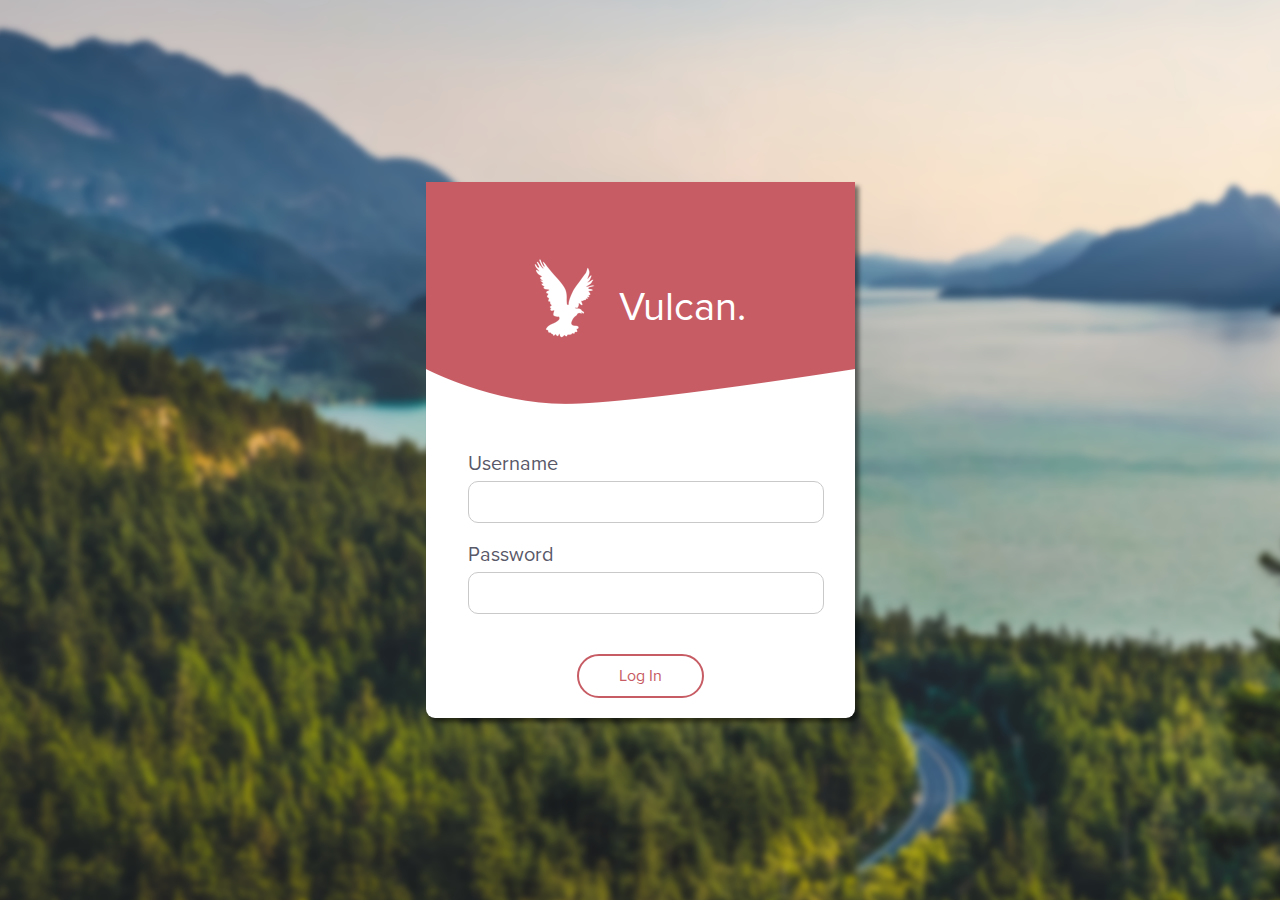
==== commit 0c97b229: "Signup button removed" ====
--- a/index.html
+++ b/index.html
@@ -23,7 +23,6 @@
             </div>
             <div class="button-container">
                 <input type="submit" value="Log In" />
-                <input type="submit" value="Sign Up" />
             </div>
         </form>
     </div>
